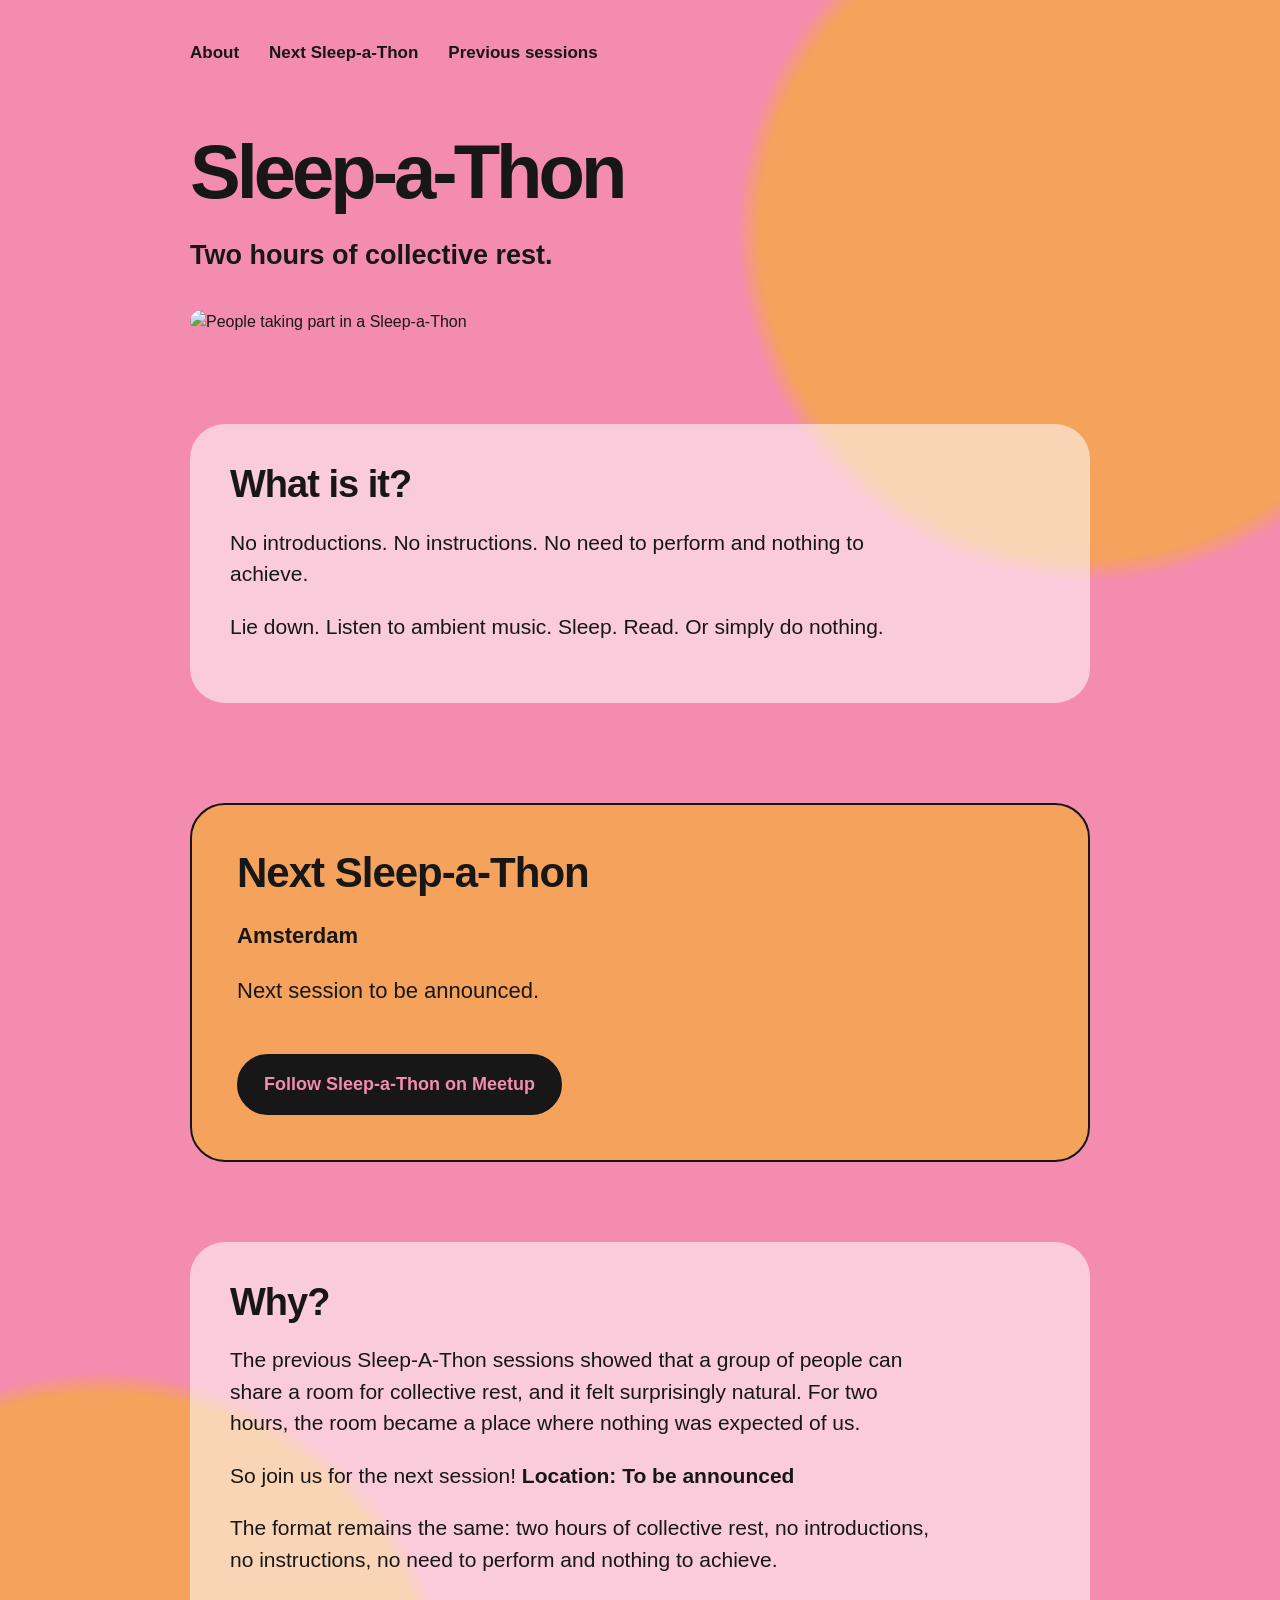
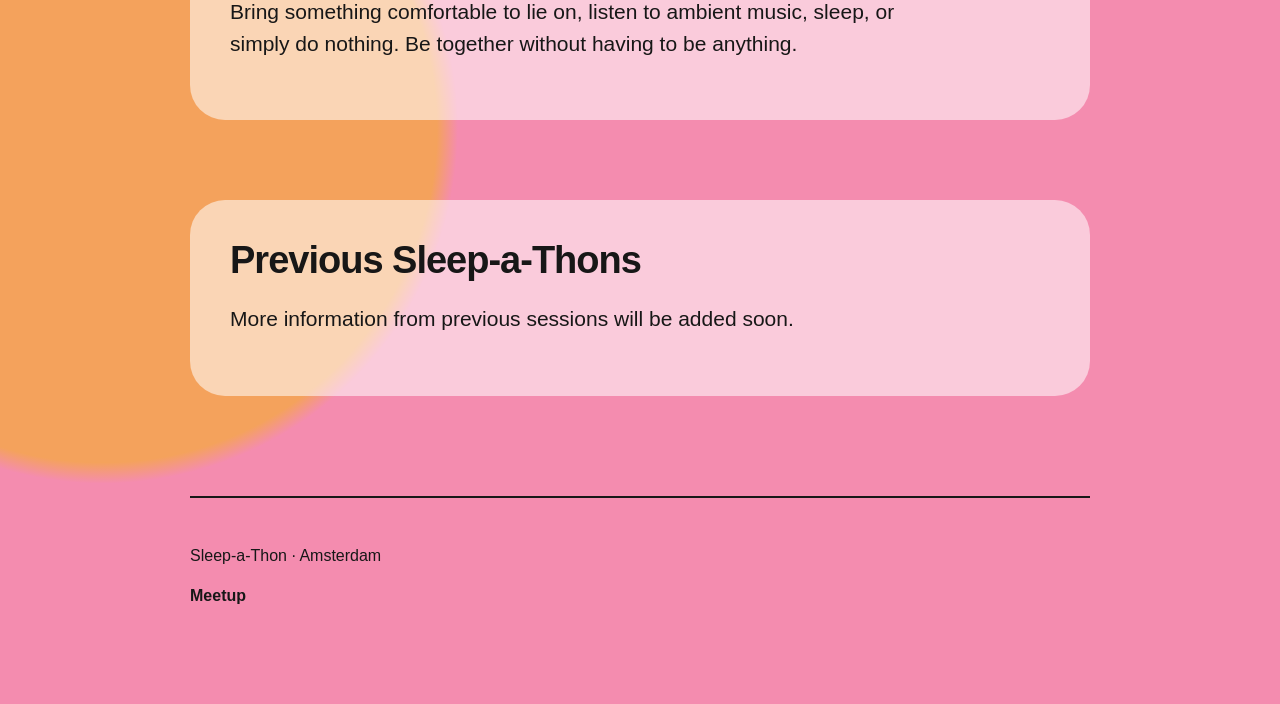
==== index.html @ 833520fc "Add files via upload" ====
<!DOCTYPE html>
<html lang="en">

<head>
    <meta charset="UTF-8">
    <meta name="viewport" content="width=device-width, initial-scale=1.0">

    <title>Sleep-a-Thon</title>

    <link rel="stylesheet" href="style.css">
</head>

<body>

    <nav>
        <a href="#about">About</a>
        <a href="#next">Next Sleep-a-Thon</a>
        <a href="#previous">Previous sessions</a>
    </nav>


    <section class="hero">

        <h1>Sleep-a-Thon</h1>

        <p>Two hours of collective rest.</p>

        <img src="images/deep sleep - 3.png"
             alt="People taking part in a Sleep-a-Thon">

    </section>


    <section class="info" id="about">

        <h2>What is it?</h2>

        <p>
            No introductions. No instructions.
            No need to perform and nothing to achieve.
        </p>

        <p>
            Lie down. Listen to ambient music.
            Sleep. Read. Or simply do nothing.
        </p>

    </section>


<div class="event" id="next">

    <h2>Next Sleep-a-Thon</h2>

    <p><strong>Amsterdam</strong></p>

    <p>Next session to be announced.</p>

    <a class="button"
       href="https://www.meetup.com/join-the-sleep-a-thon/"
       target="_blank">
        Follow Sleep-a-Thon on Meetup
    </a>

</div>


   <section class="info">

    <h2>Why?</h2>

    <p>
        The previous Sleep-A-Thon sessions showed that
        a group of people can share a room for collective rest,
        and it felt surprisingly natural. For two hours, the room
        became a place where nothing was expected of us.
    </p>

    <p>
        So join us for the next session!
        <strong>Location: To be announced</strong>
    </p>

    <p>
        The format remains the same: two hours of collective rest, no introductions,
        no instructions, no need to perform and nothing to achieve.
    </p>

    <p>
        Bring something comfortable to lie on,
        listen to ambient music, sleep, or simply do nothing.
        Be together without having to be anything.
    </p>

</section>


    <section class="info" id="previous">

        <h2>Previous Sleep-a-Thons</h2>

        <p>
            More information from previous sessions
            will be added soon.
        </p>

    </section>
<footer>

    <p>
        Sleep-a-Thon · Amsterdam
    </p>

    <p>
        <a href="https://www.meetup.com/join-the-sleep-a-thon/"
           target="_blank">
            Meetup
        </a>
    </p>

</footer>
</body>

</html>
---- style.css ----
body {
    max-width: 900px;
    margin: 0 auto;
    padding: 40px 30px 80px 30px;

    font-family: Arial, Helvetica, sans-serif;
    line-height: 1.5;

    color: #171717;

    background:
        radial-gradient(
            circle at 85% 10%,
            #f4a25c 0%,
            #f4a25c 14%,
            transparent 15%
        ),
        radial-gradient(
            circle at 8% 75%,
            #f4a25c 0%,
            #f4a25c 16%,
            transparent 17%
        ),
        #f48caf;
}


/* NAVIGATION */

nav {
    display: flex;
    gap: 30px;
    margin-bottom: 70px;

    font-size: 17px;
    font-weight: bold;
}

nav a {
    color: #171717;
    text-decoration: none;
}

nav a:hover {
    text-decoration: underline;
}


/* HERO */

.hero {
    margin-bottom: 90px;
}

h1 {
    font-size: 76px;
    line-height: 0.95;

    letter-spacing: -4px;

    margin-top: 0;
    margin-bottom: 25px;

    font-weight: 800;
}

.hero p {
    font-size: 27px;
    font-weight: bold;

    margin-bottom: 35px;
}


/* IMAGE */

img {
    width: 100%;
    height: auto;

    display: block;

    border-radius: 40px;

    margin-top: 30px;
    margin-bottom: 30px;
}


/* NORMAL TEXT */

h2 {
    margin-top: 90px;
    margin-bottom: 20px;

    font-size: 38px;
    line-height: 1.1;

    letter-spacing: -1px;

    font-weight: 800;
}

p {
    font-size: 21px;
    max-width: 700px;
}


/* EVENT */

.event {
    margin-top: 100px;

    padding: 45px;

    background: #f4a25c;

    border: 2px solid #171717;
    border-radius: 35px;
}

.event h2 {
    margin-top: 0;
    font-size: 42px;
}

.event p {
    font-size: 22px;
}


/* BUTTON */

.button {
    display: inline-block;

    margin-top: 25px;

    padding: 15px 25px;

    background: #171717;
    color: #f48caf;

    border: 2px solid #171717;
    border-radius: 40px;

    text-decoration: none;

    font-weight: bold;
    font-size: 18px;
}

.button:hover {
    background: transparent;
    color: #171717;
}


/* INFO SECTIONS */

.info {
    margin-top: 80px;
    padding: 40px;

    background: rgba(255, 255, 255, 0.55);

    border-radius: 35px;
}

.info h2 {
    margin-top: 0;
}
/* FOOTER */

footer {
    margin-top: 100px;
    padding-top: 30px;

    border-top: 2px solid #171717;
}

footer p {
    font-size: 16px;
}

footer a {
    color: #171717;
    font-weight: bold;
    text-decoration: none;
}

footer a:hover {
    text-decoration: underline;
}

/* MOBILE */

@media (max-width: 600px) {

    body {
        padding: 25px 18px 60px 18px;
    }

    nav {
        flex-direction: column;
        gap: 8px;
        margin-bottom: 50px;
    }

    h1 {
        font-size: 50px;
        letter-spacing: -2px;
    }

    .hero p {
        font-size: 22px;
    }

    h2 {
        font-size: 30px;
    }

    p {
        font-size: 18px;
    }

    img {
        border-radius: 25px;
    }

    .event {
        padding: 25px;
        border-radius: 25px;
    }

    .event h2 {
        font-size: 32px;
    }

    .info {
        padding: 25px;
        border-radius: 25px;
    }
}
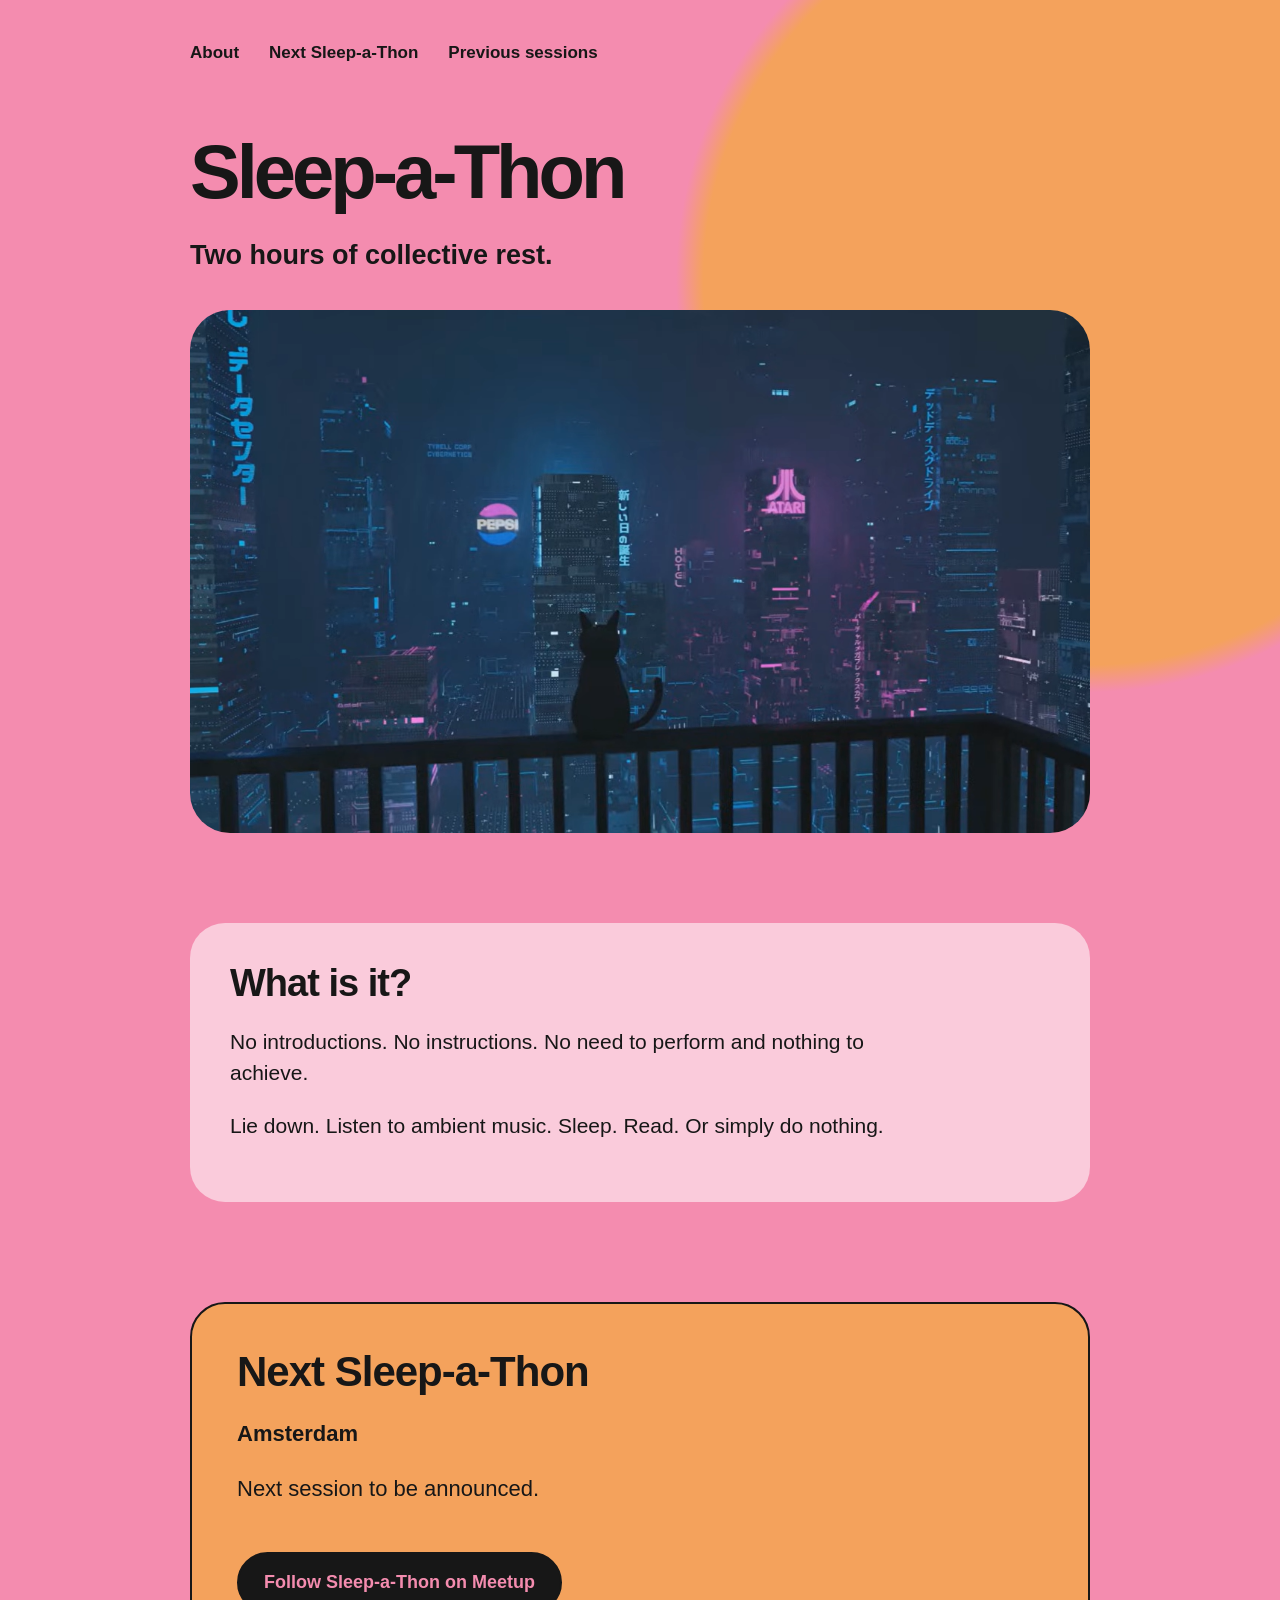
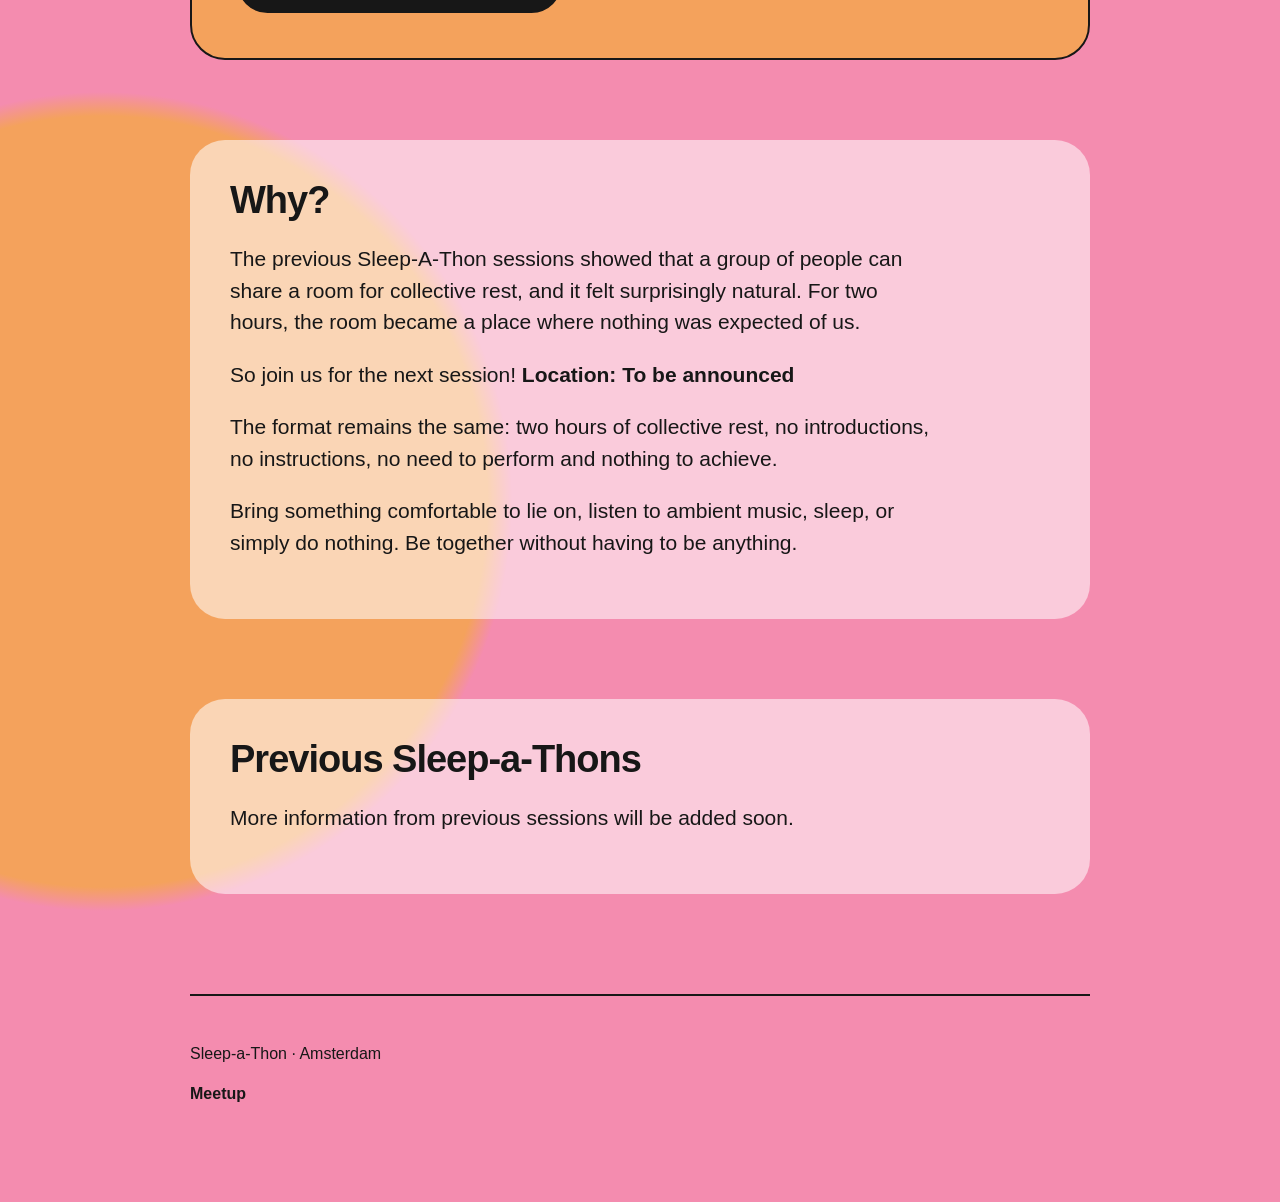
==== commit 9a4f6bc8: "Update index.html fix image" ====
--- a/index.html
+++ b/index.html
@@ -25,7 +25,7 @@
 
         <p>Two hours of collective rest.</p>
 
-        <img src="images/deep sleep - 3.png"
+        <img src="deep sleep - 3.png"
              alt="People taking part in a Sleep-a-Thon">
 
     </section>
@@ -121,4 +121,4 @@
 </footer>
 </body>
 
-</html>+</html>
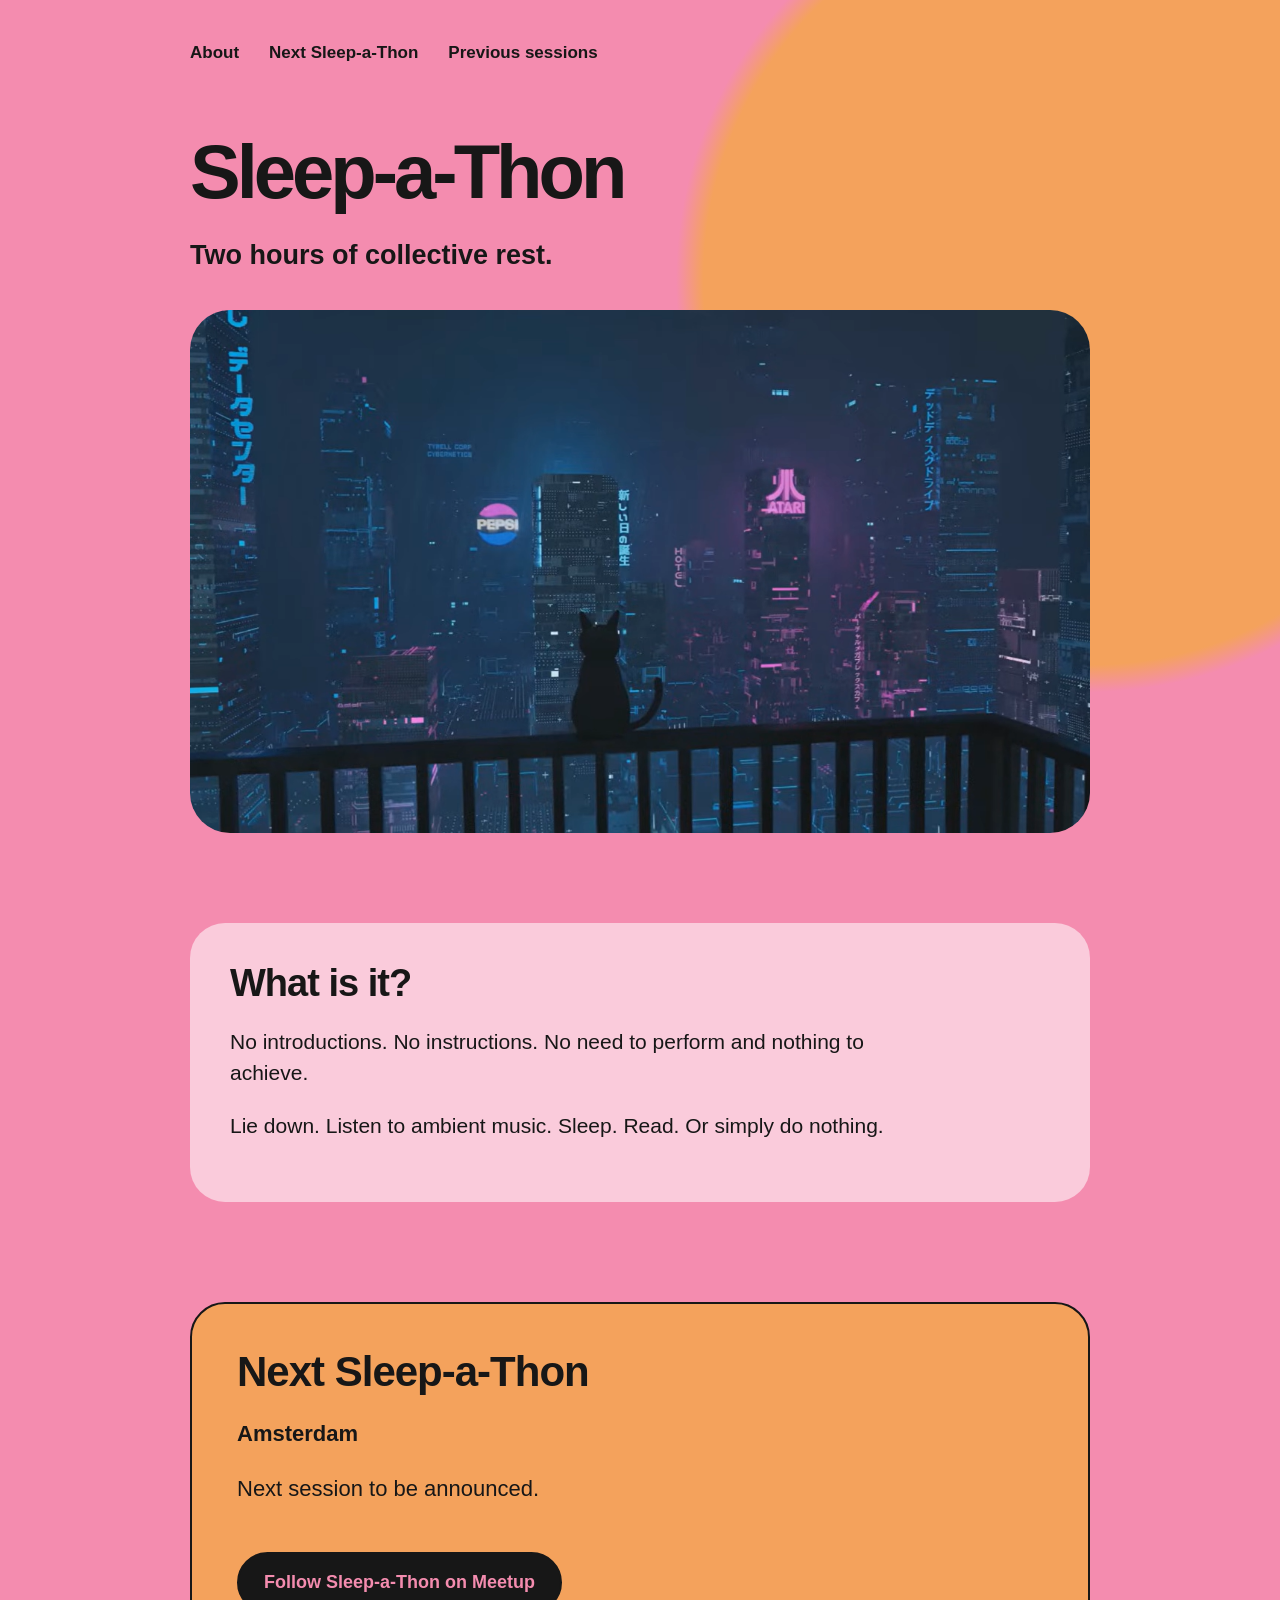
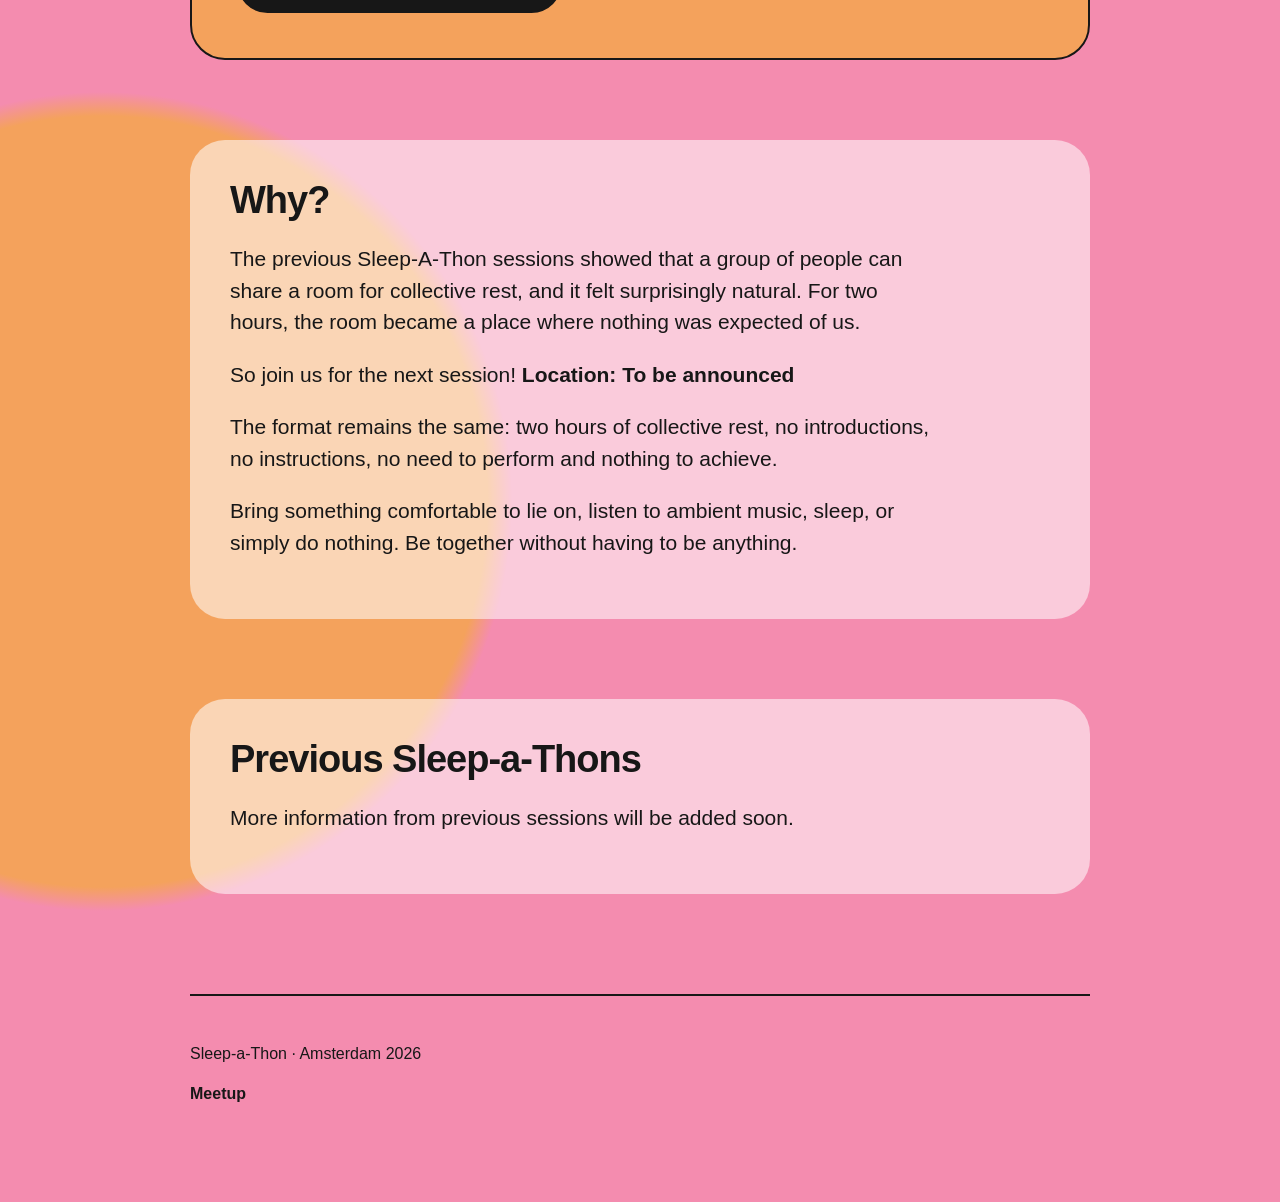
==== commit c88bd385: "added year" ====
--- a/index.html
+++ b/index.html
@@ -108,7 +108,7 @@
 <footer>
 
     <p>
-        Sleep-a-Thon · Amsterdam
+        Sleep-a-Thon · Amsterdam 2026
     </p>
 
     <p>
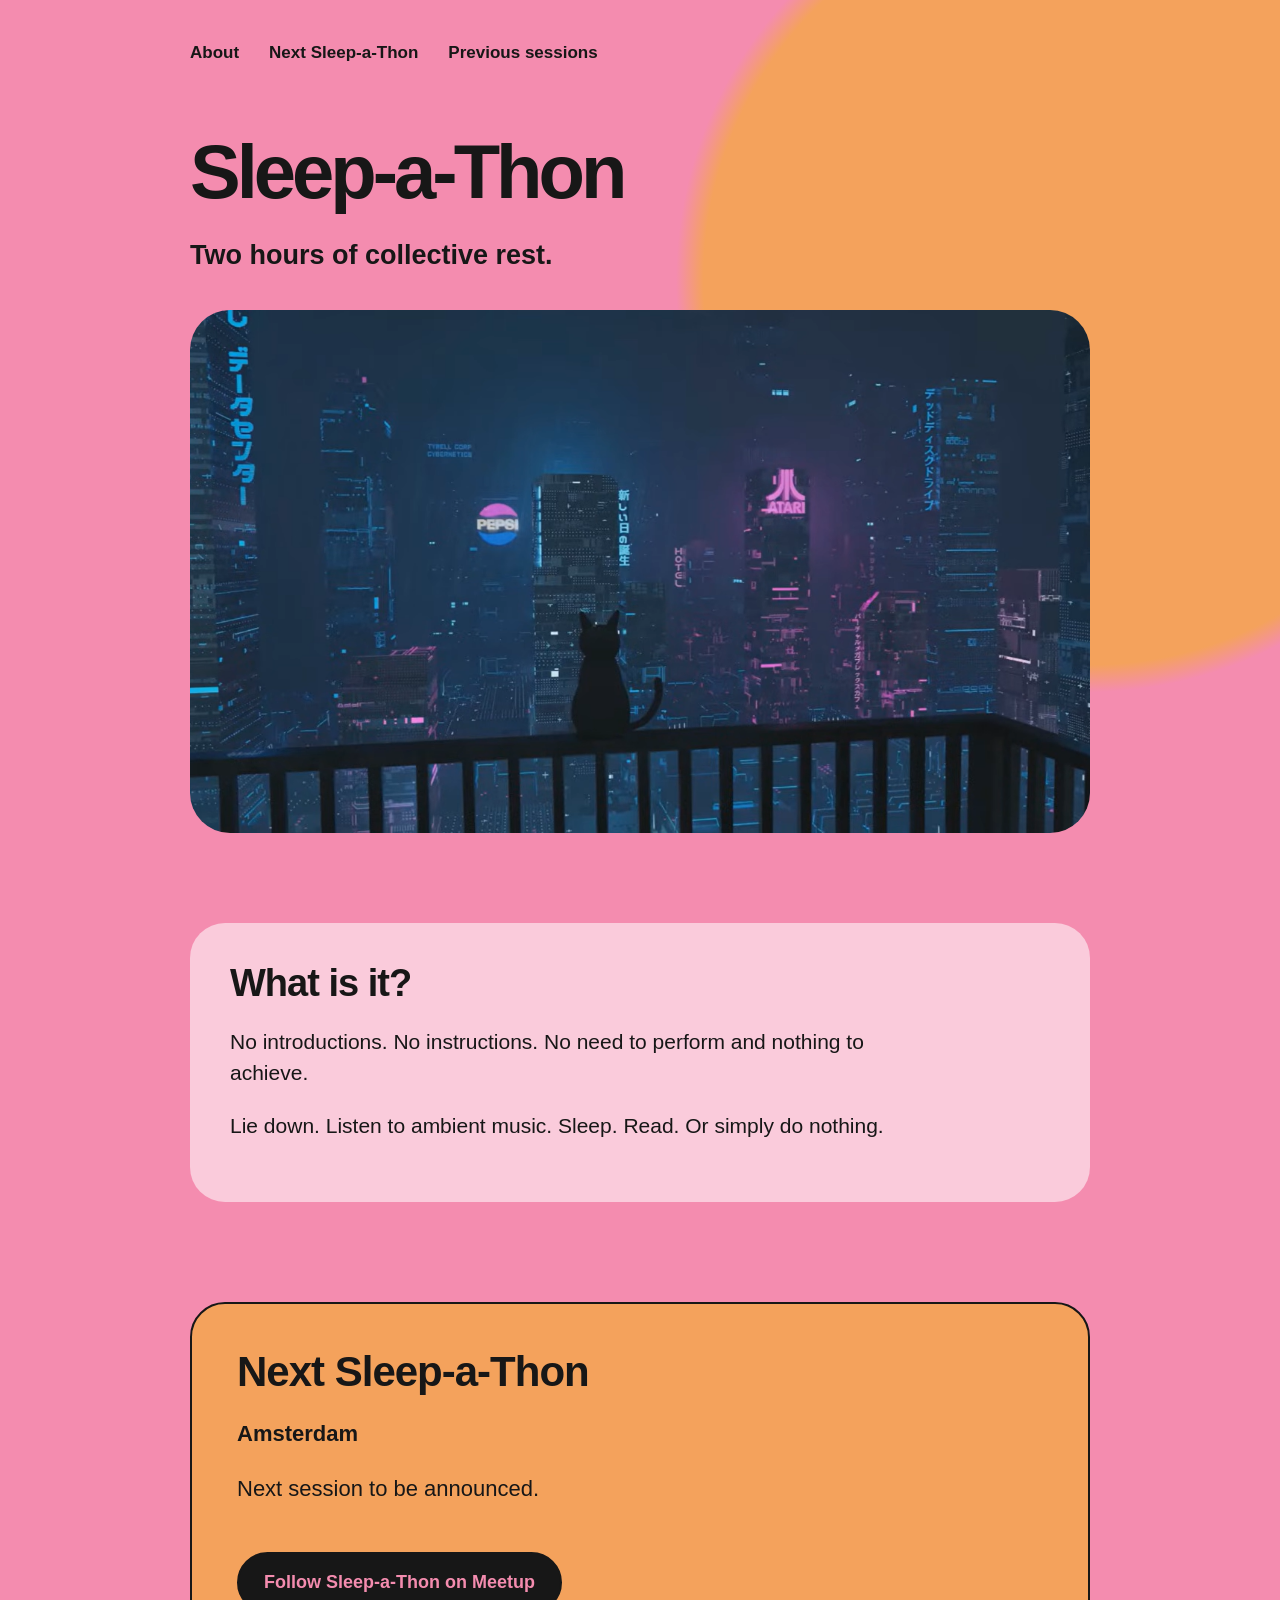
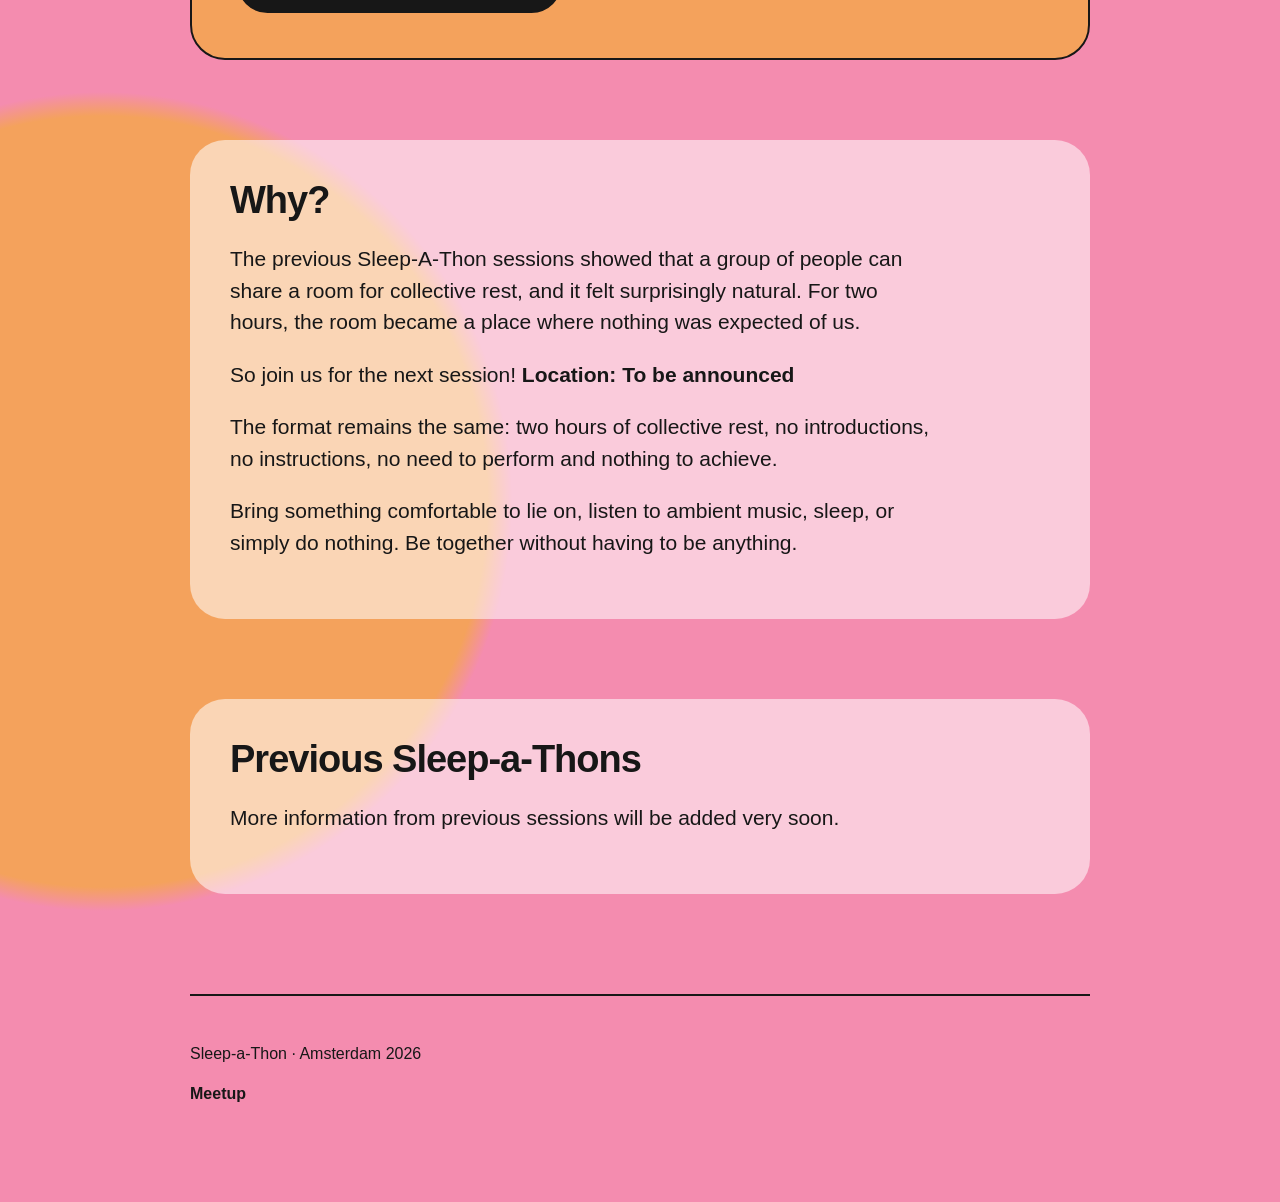
==== commit 01f2e771: "Update previous sessions text" ====
--- a/index.html
+++ b/index.html
@@ -101,7 +101,7 @@
 
         <p>
             More information from previous sessions
-            will be added soon.
+            will be added very soon.
         </p>
 
     </section>
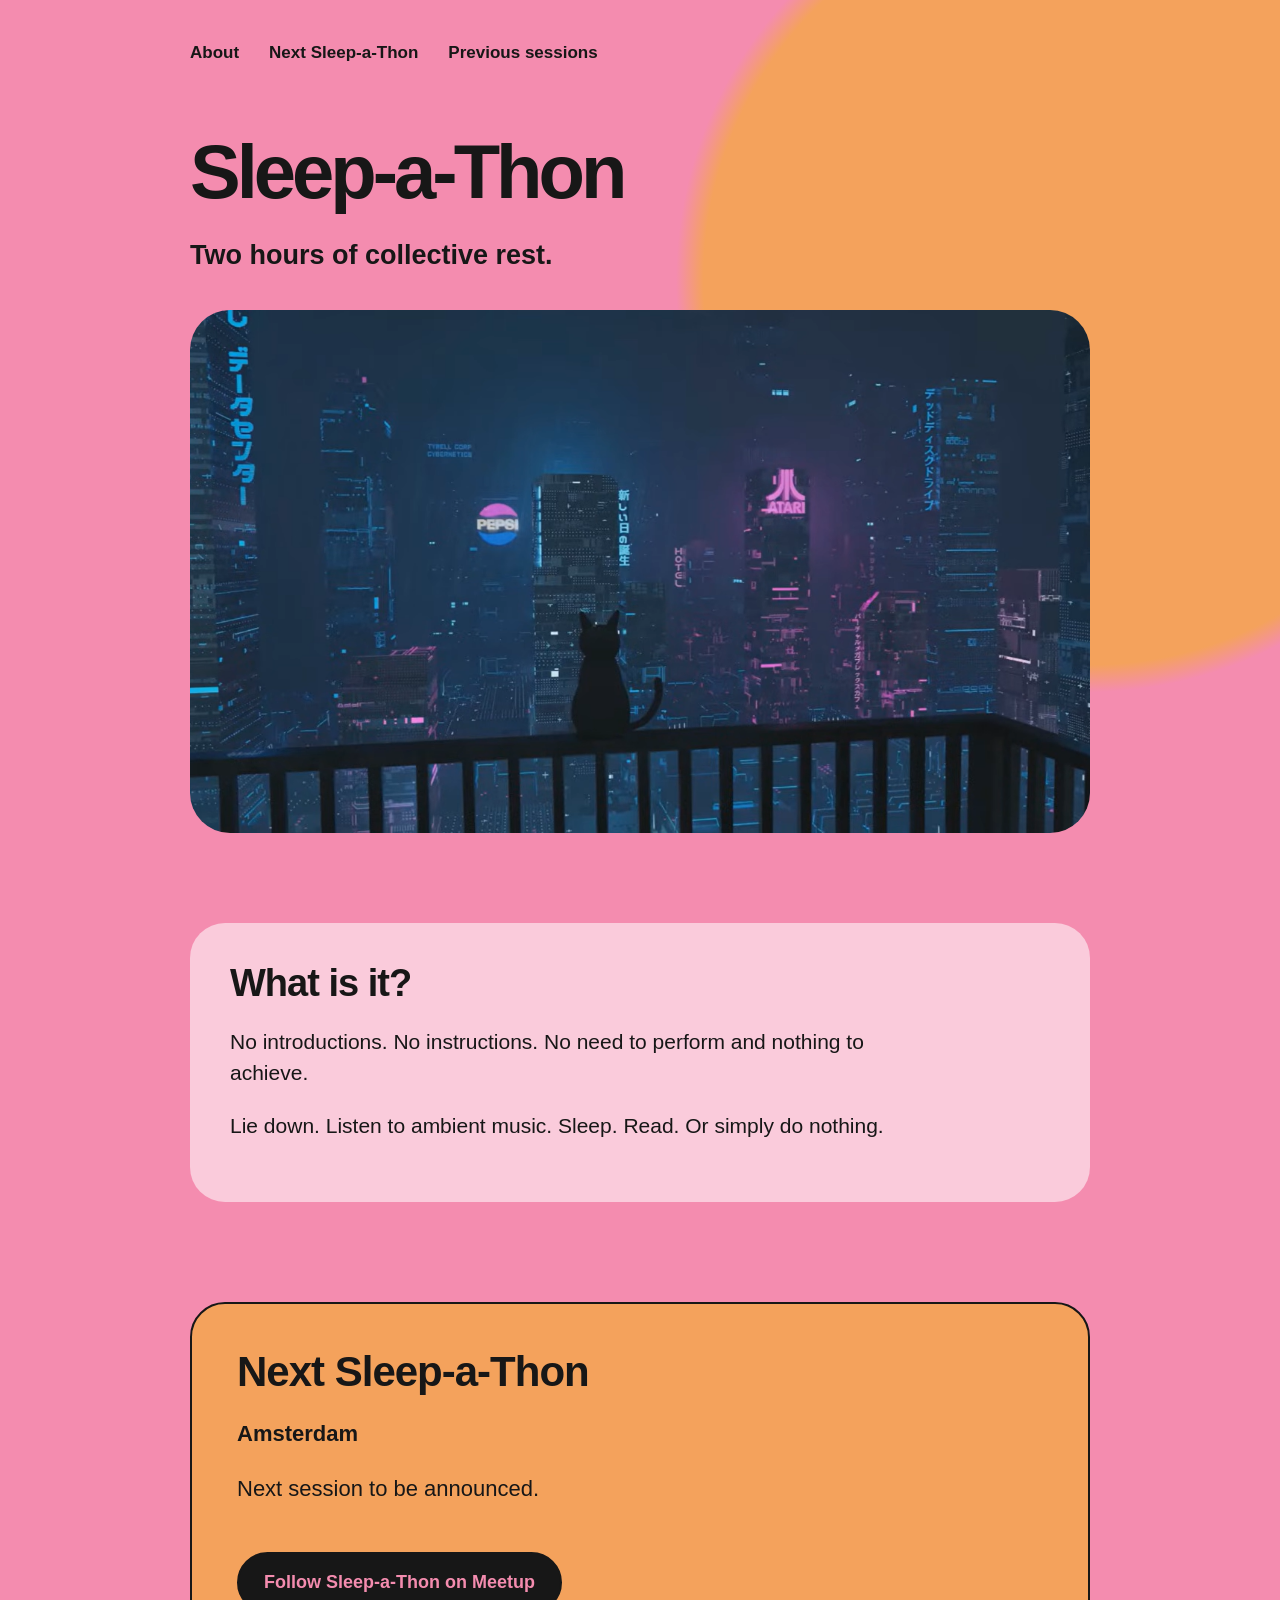
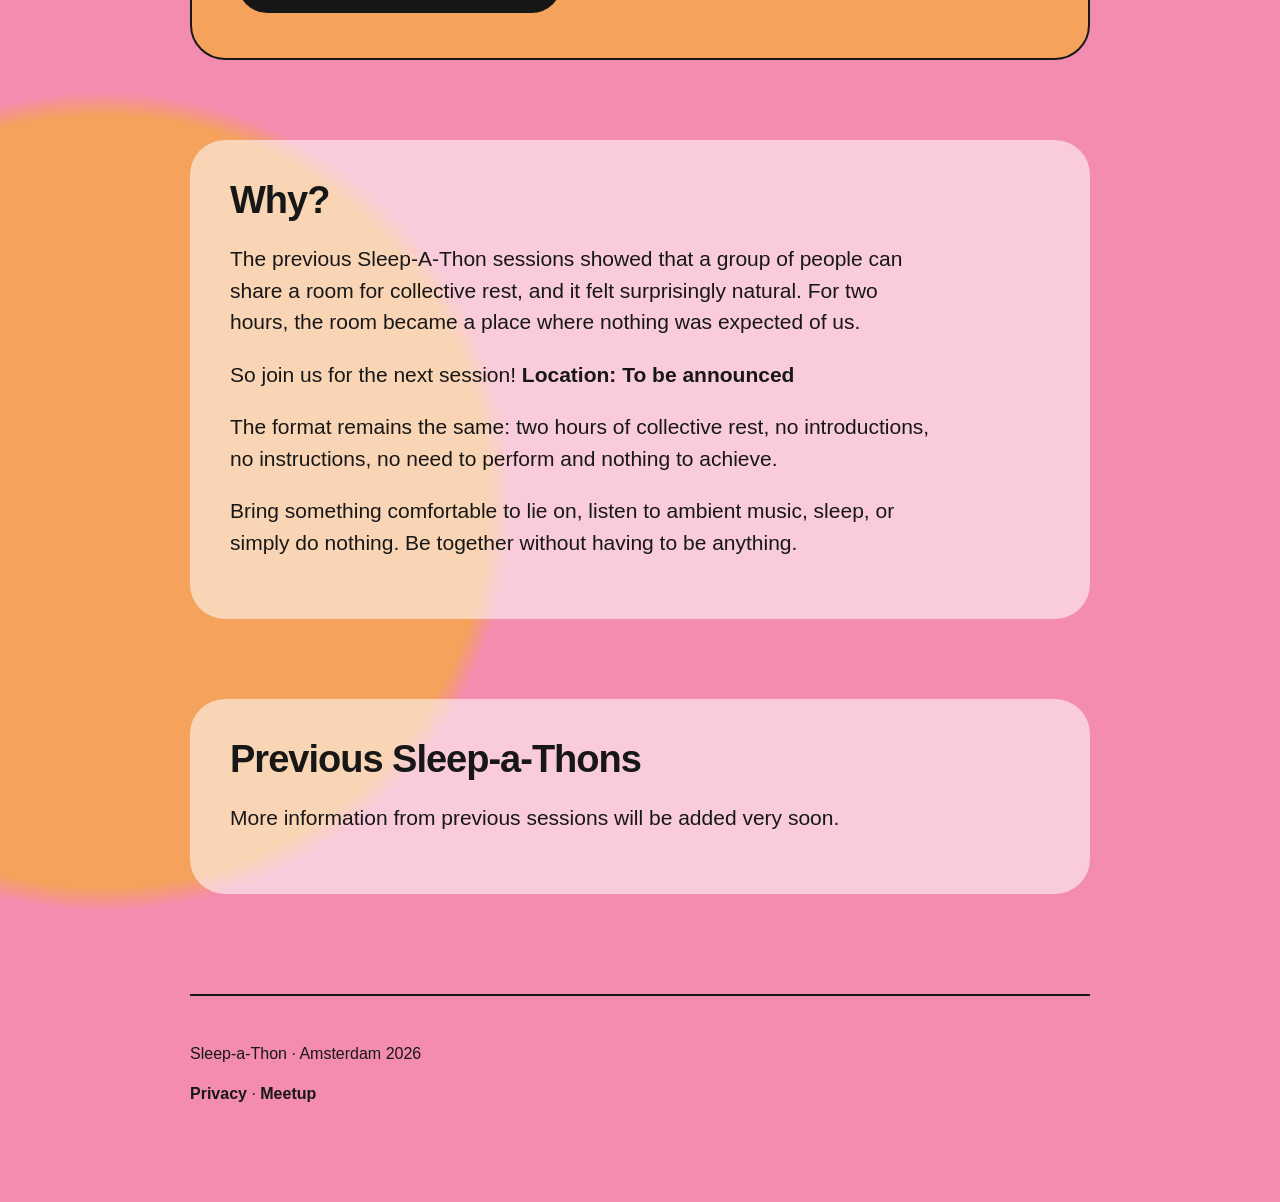
==== commit f7985cfd: "Add privacy page" ====
--- a/index.html
+++ b/index.html
@@ -111,13 +111,14 @@
         Sleep-a-Thon · Amsterdam 2026
     </p>
 
-    <p>
-        <a href="https://www.meetup.com/join-the-sleep-a-thon/"
-           target="_blank">
-            Meetup
-        </a>
-    </p>
-
+ <p>
+    <a href="privacy.html">Privacy</a>
+    ·
+    <a href="https://www.meetup.com/join-the-sleep-a-thon/"
+       target="_blank">
+        Meetup
+    </a>
+</p>
 </footer>
 </body>
 
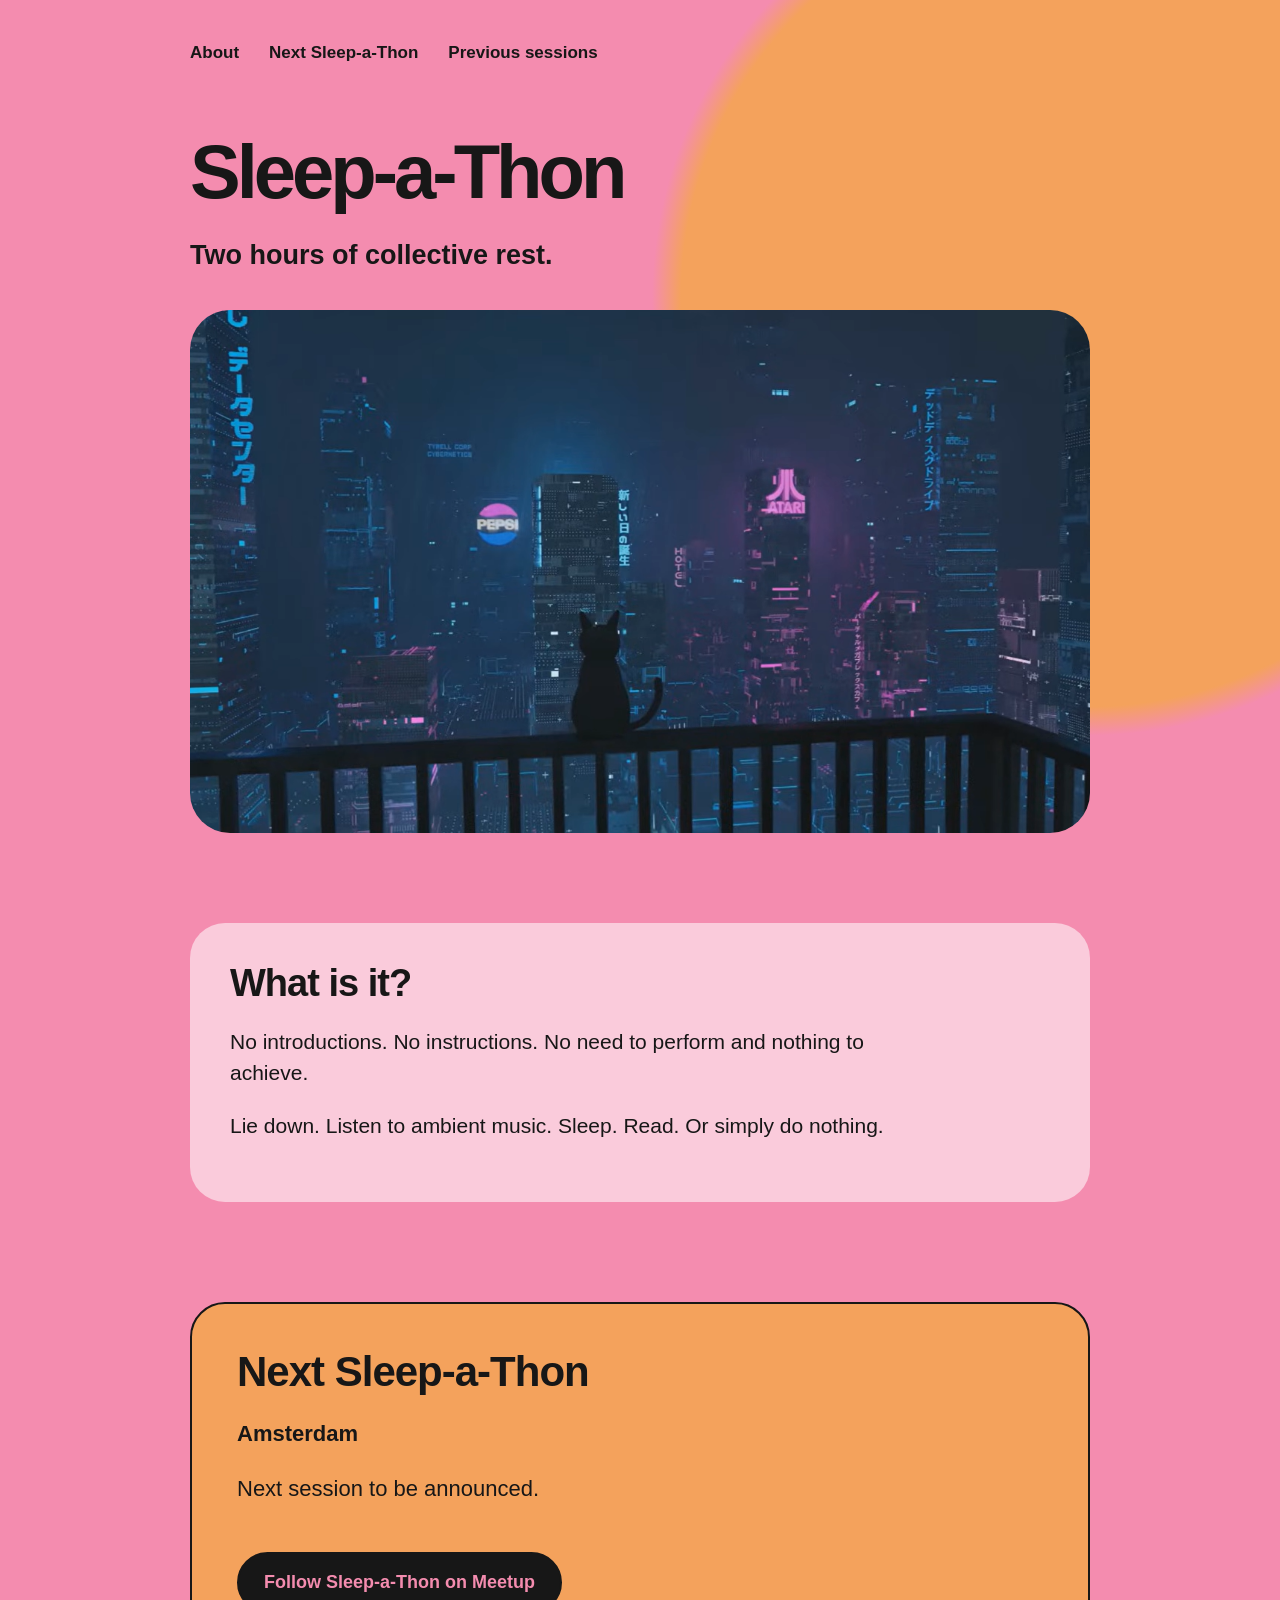
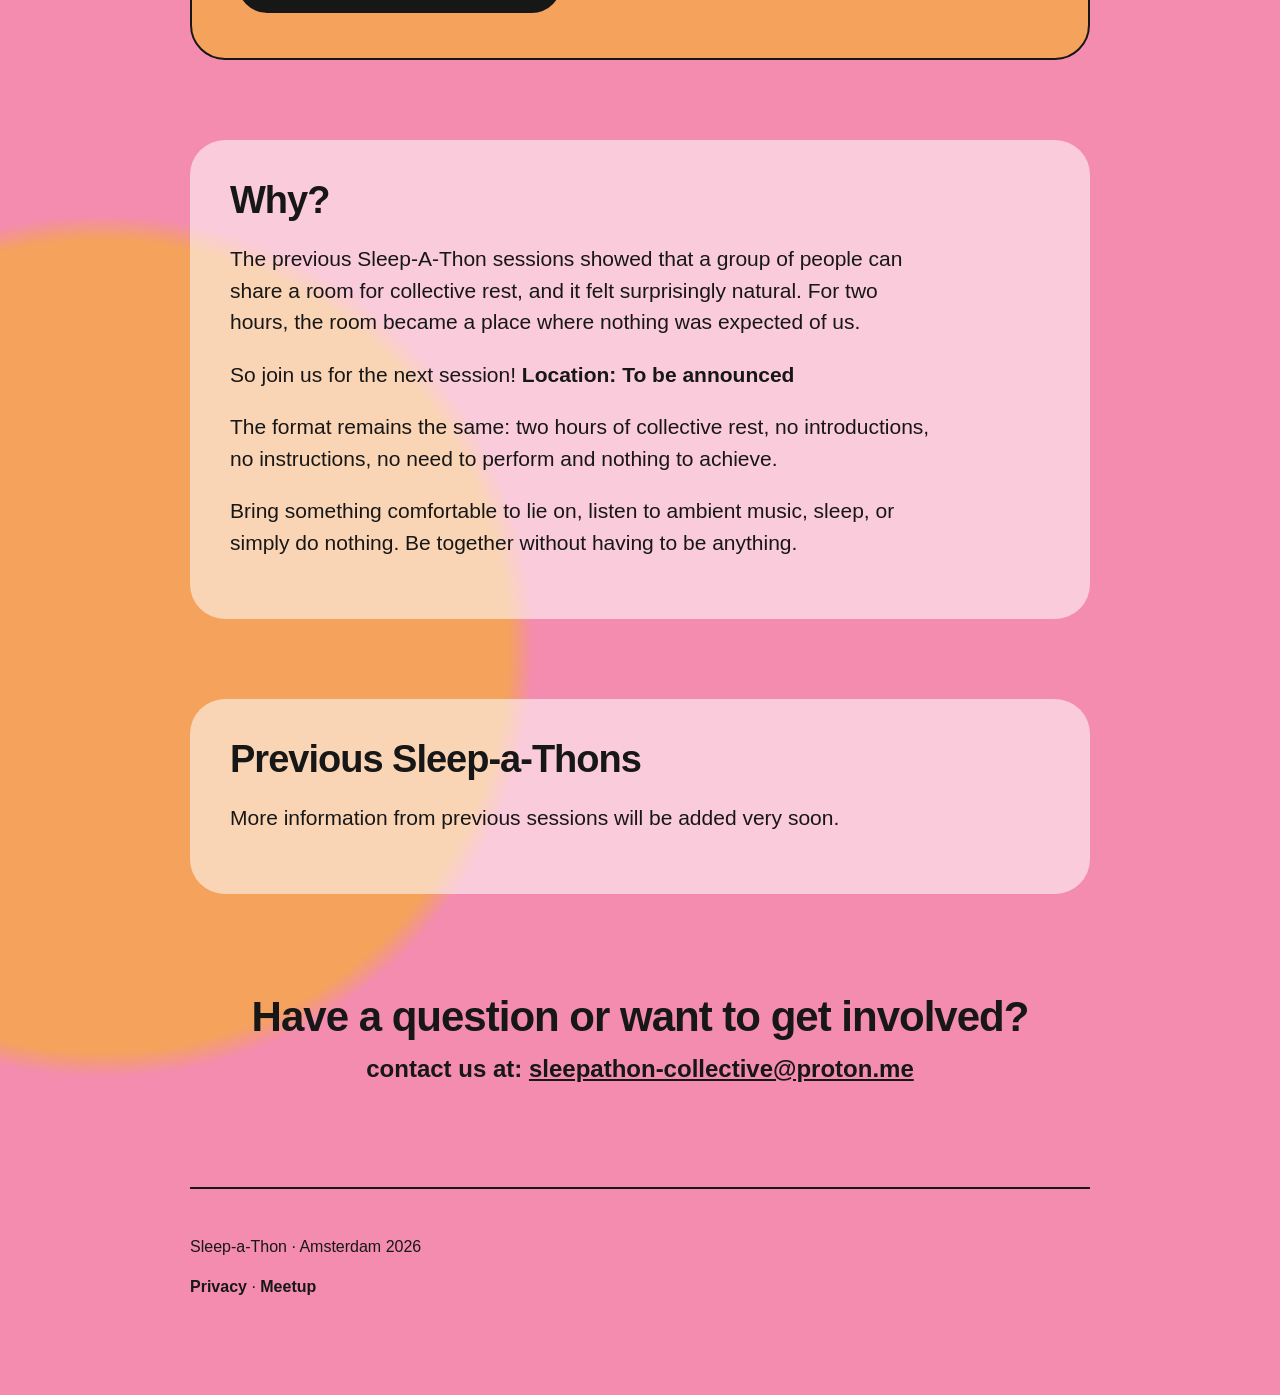
==== commit a37ea1ba: "added contact bit on index page" ====
--- a/index.html
+++ b/index.html
@@ -105,6 +105,18 @@
         </p>
 
     </section>
+
+    <section class="contact">
+    <h2>Have a question or want to get involved?</h2>
+
+    <p>
+        contact us at:
+        <a href="mailto:sleepathon-collective@proton.me">
+            sleepathon-collective@proton.me
+        </a>
+    </p>
+</section>
+
 <footer>
 
     <p>
--- a/style.css
+++ b/style.css
@@ -171,6 +171,8 @@
 .info h2 {
     margin-top: 0;
 }
+
+
 /* FOOTER */
 
 footer {
@@ -193,6 +195,44 @@
 footer a:hover {
     text-decoration: underline;
 }
+
+
+/* BACK LINK */
+
+.back-link {
+    display: inline-block;
+    margin-bottom: 24px;
+}
+
+
+/* CONTACT */
+
+.contact {
+    margin-top: 100px;
+    margin-bottom: 100px;
+    text-align: center;
+}
+
+.contact h2 {
+    margin-top: 0;
+    margin-bottom: 10px;
+
+    font-size: 42px;
+}
+
+.contact p {
+    max-width: none;
+    margin: 0;
+
+    font-size: 24px;
+    font-weight: bold;
+}
+
+.contact a {
+    color: #171717;
+    text-decoration: underline;
+}
+
 
 /* MOBILE */
 
@@ -242,4 +282,12 @@
         padding: 25px;
         border-radius: 25px;
     }
+
+    .contact h2 {
+        font-size: 32px;
+    }
+
+    .contact p {
+        font-size: 20px;
+    }
 }
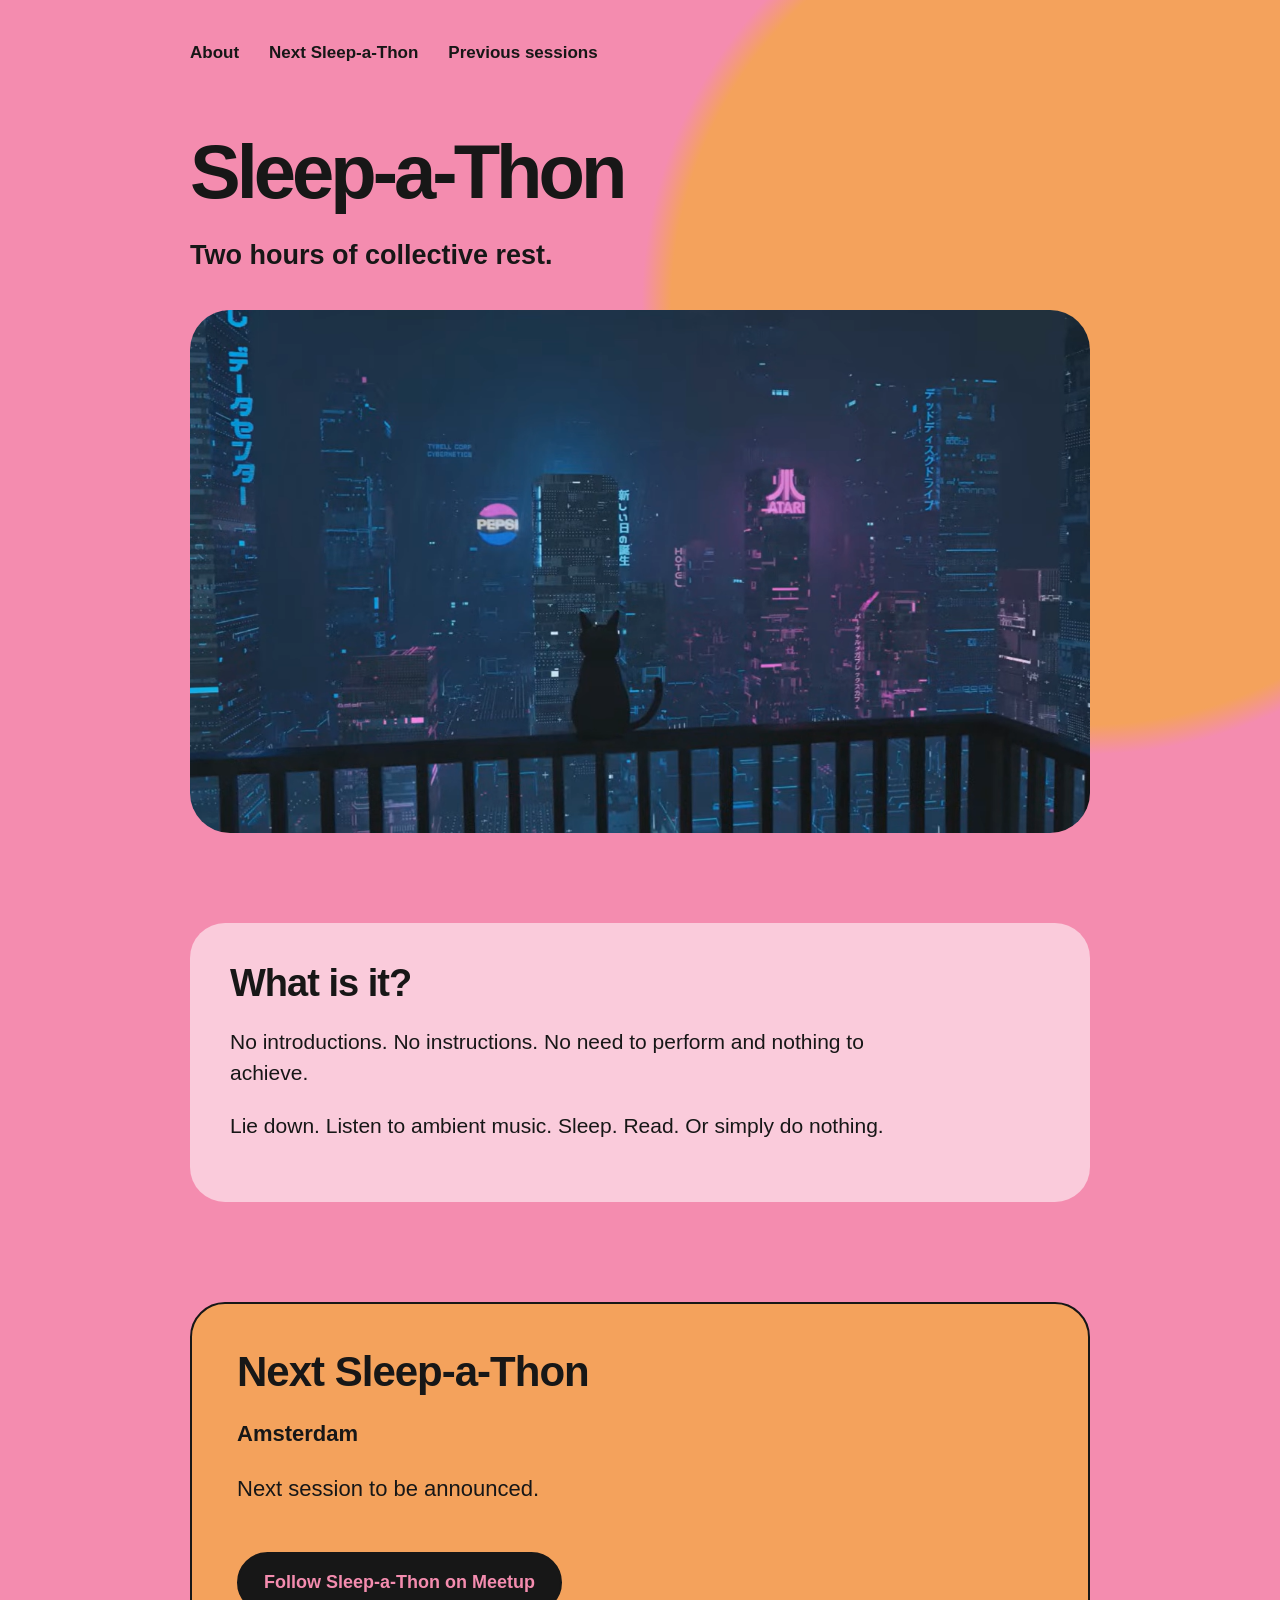
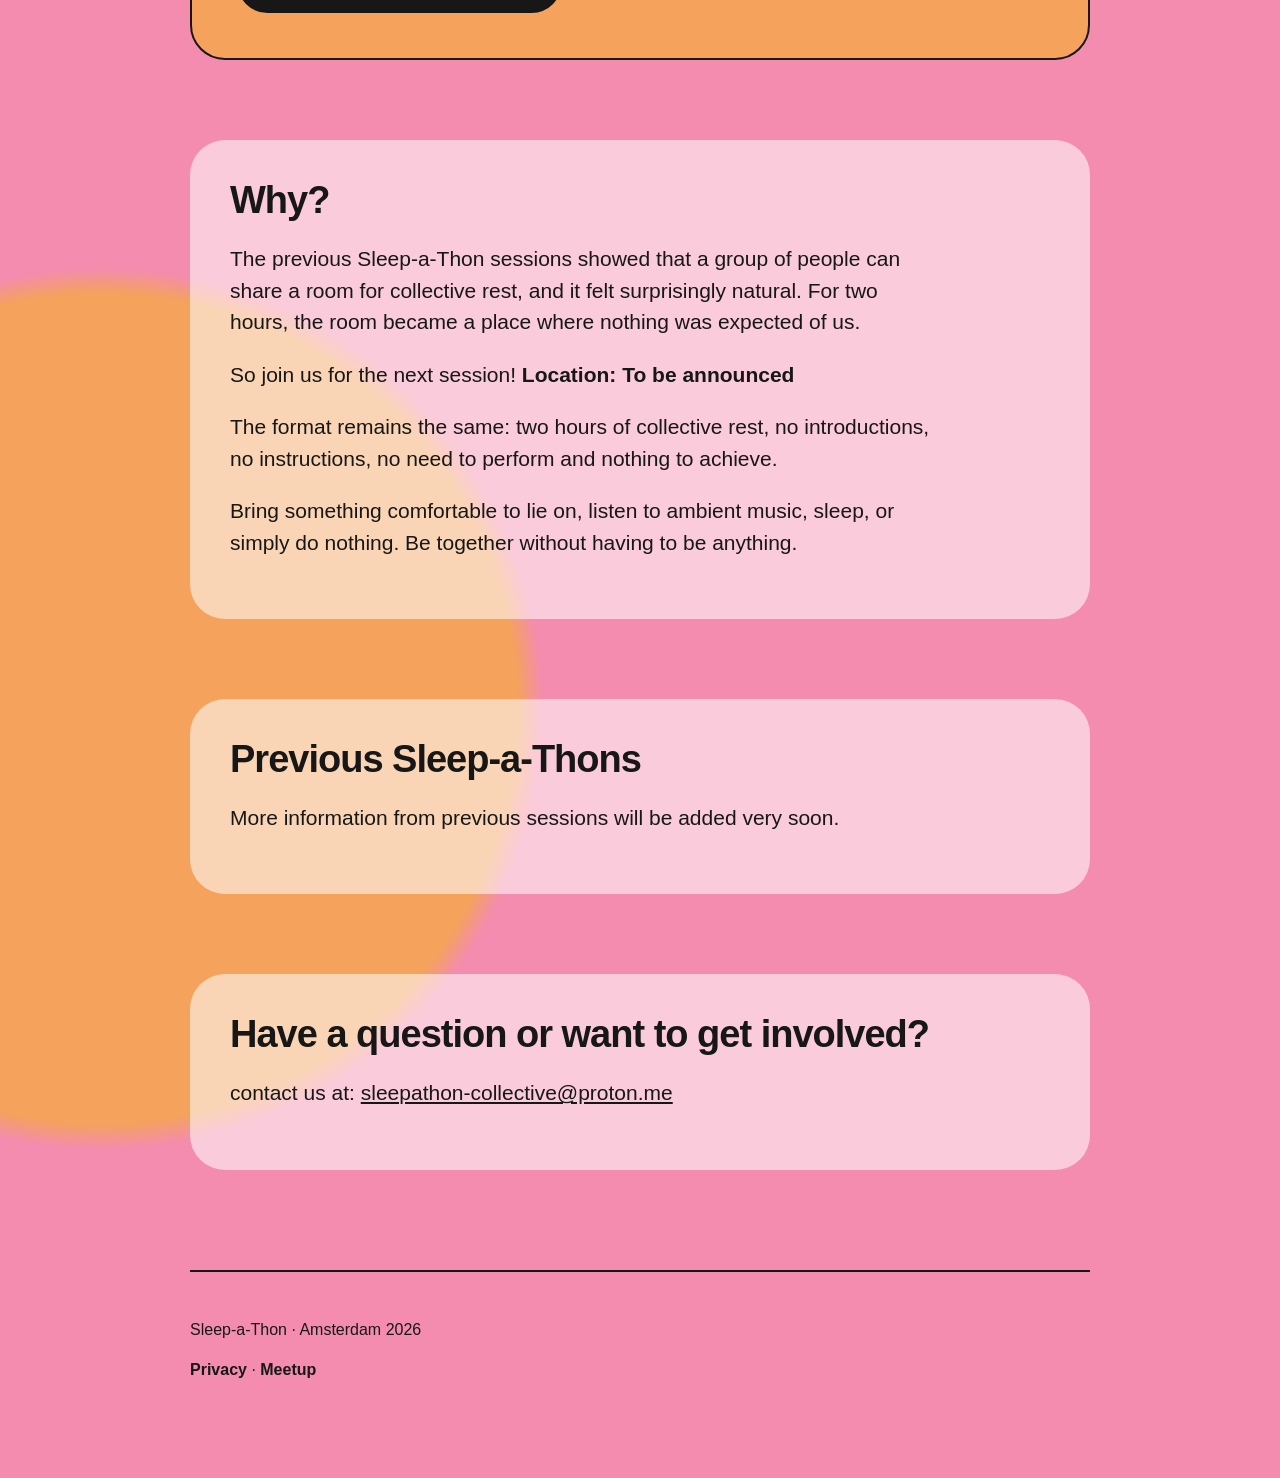
==== commit 5ff1c1c0: "changed the contact section" ====
--- a/index.html
+++ b/index.html
@@ -48,51 +48,52 @@
     </section>
 
 
-<div class="event" id="next">
+    <div class="event" id="next">
 
-    <h2>Next Sleep-a-Thon</h2>
+        <h2>Next Sleep-a-Thon</h2>
 
-    <p><strong>Amsterdam</strong></p>
+        <p><strong>Amsterdam</strong></p>
 
-    <p>Next session to be announced.</p>
+        <p>Next session to be announced.</p>
 
-    <a class="button"
-       href="https://www.meetup.com/join-the-sleep-a-thon/"
-       target="_blank">
-        Follow Sleep-a-Thon on Meetup
-    </a>
+        <a class="button"
+           href="https://www.meetup.com/join-the-sleep-a-thon/"
+           target="_blank">
+            Follow Sleep-a-Thon on Meetup
+        </a>
 
-</div>
+    </div>
 
 
-   <section class="info">
+    <section class="info">
 
-    <h2>Why?</h2>
+        <h2>Why?</h2>
 
-    <p>
-        The previous Sleep-A-Thon sessions showed that
-        a group of people can share a room for collective rest,
-        and it felt surprisingly natural. For two hours, the room
-        became a place where nothing was expected of us.
-    </p>
+        <p>
+            The previous Sleep-a-Thon sessions showed that
+            a group of people can share a room for collective rest,
+            and it felt surprisingly natural. For two hours, the room
+            became a place where nothing was expected of us.
+        </p>
 
-    <p>
-        So join us for the next session!
-        <strong>Location: To be announced</strong>
-    </p>
+        <p>
+            So join us for the next session!
+            <strong>Location: To be announced</strong>
+        </p>
 
-    <p>
-        The format remains the same: two hours of collective rest, no introductions,
-        no instructions, no need to perform and nothing to achieve.
-    </p>
+        <p>
+            The format remains the same: two hours of collective rest,
+            no introductions, no instructions, no need to perform
+            and nothing to achieve.
+        </p>
 
-    <p>
-        Bring something comfortable to lie on,
-        listen to ambient music, sleep, or simply do nothing.
-        Be together without having to be anything.
-    </p>
+        <p>
+            Bring something comfortable to lie on,
+            listen to ambient music, sleep, or simply do nothing.
+            Be together without having to be anything.
+        </p>
 
-</section>
+    </section>
 
 
     <section class="info" id="previous">
@@ -106,32 +107,38 @@
 
     </section>
 
-    <section class="contact">
-    <h2>Have a question or want to get involved?</h2>
 
-    <p>
-        contact us at:
-        <a href="mailto:sleepathon-collective@proton.me">
-            sleepathon-collective@proton.me
-        </a>
-    </p>
-</section>
+    <section class="info contact">
 
-<footer>
+        <h2>Have a question or want to get involved?</h2>
 
-    <p>
-        Sleep-a-Thon · Amsterdam 2026
-    </p>
+        <p>
+            contact us at:
+            <a href="mailto:sleepathon-collective@proton.me">
+                sleepathon-collective@proton.me
+            </a>
+        </p>
 
- <p>
-    <a href="privacy.html">Privacy</a>
-    ·
-    <a href="https://www.meetup.com/join-the-sleep-a-thon/"
-       target="_blank">
-        Meetup
-    </a>
-</p>
-</footer>
+    </section>
+
+
+    <footer>
+
+        <p>
+            Sleep-a-Thon · Amsterdam 2026
+        </p>
+
+        <p>
+            <a href="privacy.html">Privacy</a>
+            ·
+            <a href="https://www.meetup.com/join-the-sleep-a-thon/"
+               target="_blank">
+                Meetup
+            </a>
+        </p>
+
+    </footer>
+
 </body>
 
-</html>
+</html>
--- a/style.css
+++ b/style.css
@@ -207,30 +207,8 @@
 
 /* CONTACT */
 
-.contact {
-    margin-top: 100px;
-    margin-bottom: 100px;
-    text-align: center;
-}
-
-.contact h2 {
-    margin-top: 0;
-    margin-bottom: 10px;
-
-    font-size: 42px;
-}
-
-.contact p {
-    max-width: none;
-    margin: 0;
-
-    font-size: 24px;
-    font-weight: bold;
-}
-
 .contact a {
     color: #171717;
-    text-decoration: underline;
 }
 
 
@@ -282,12 +260,4 @@
         padding: 25px;
         border-radius: 25px;
     }
-
-    .contact h2 {
-        font-size: 32px;
-    }
-
-    .contact p {
-        font-size: 20px;
-    }
 }
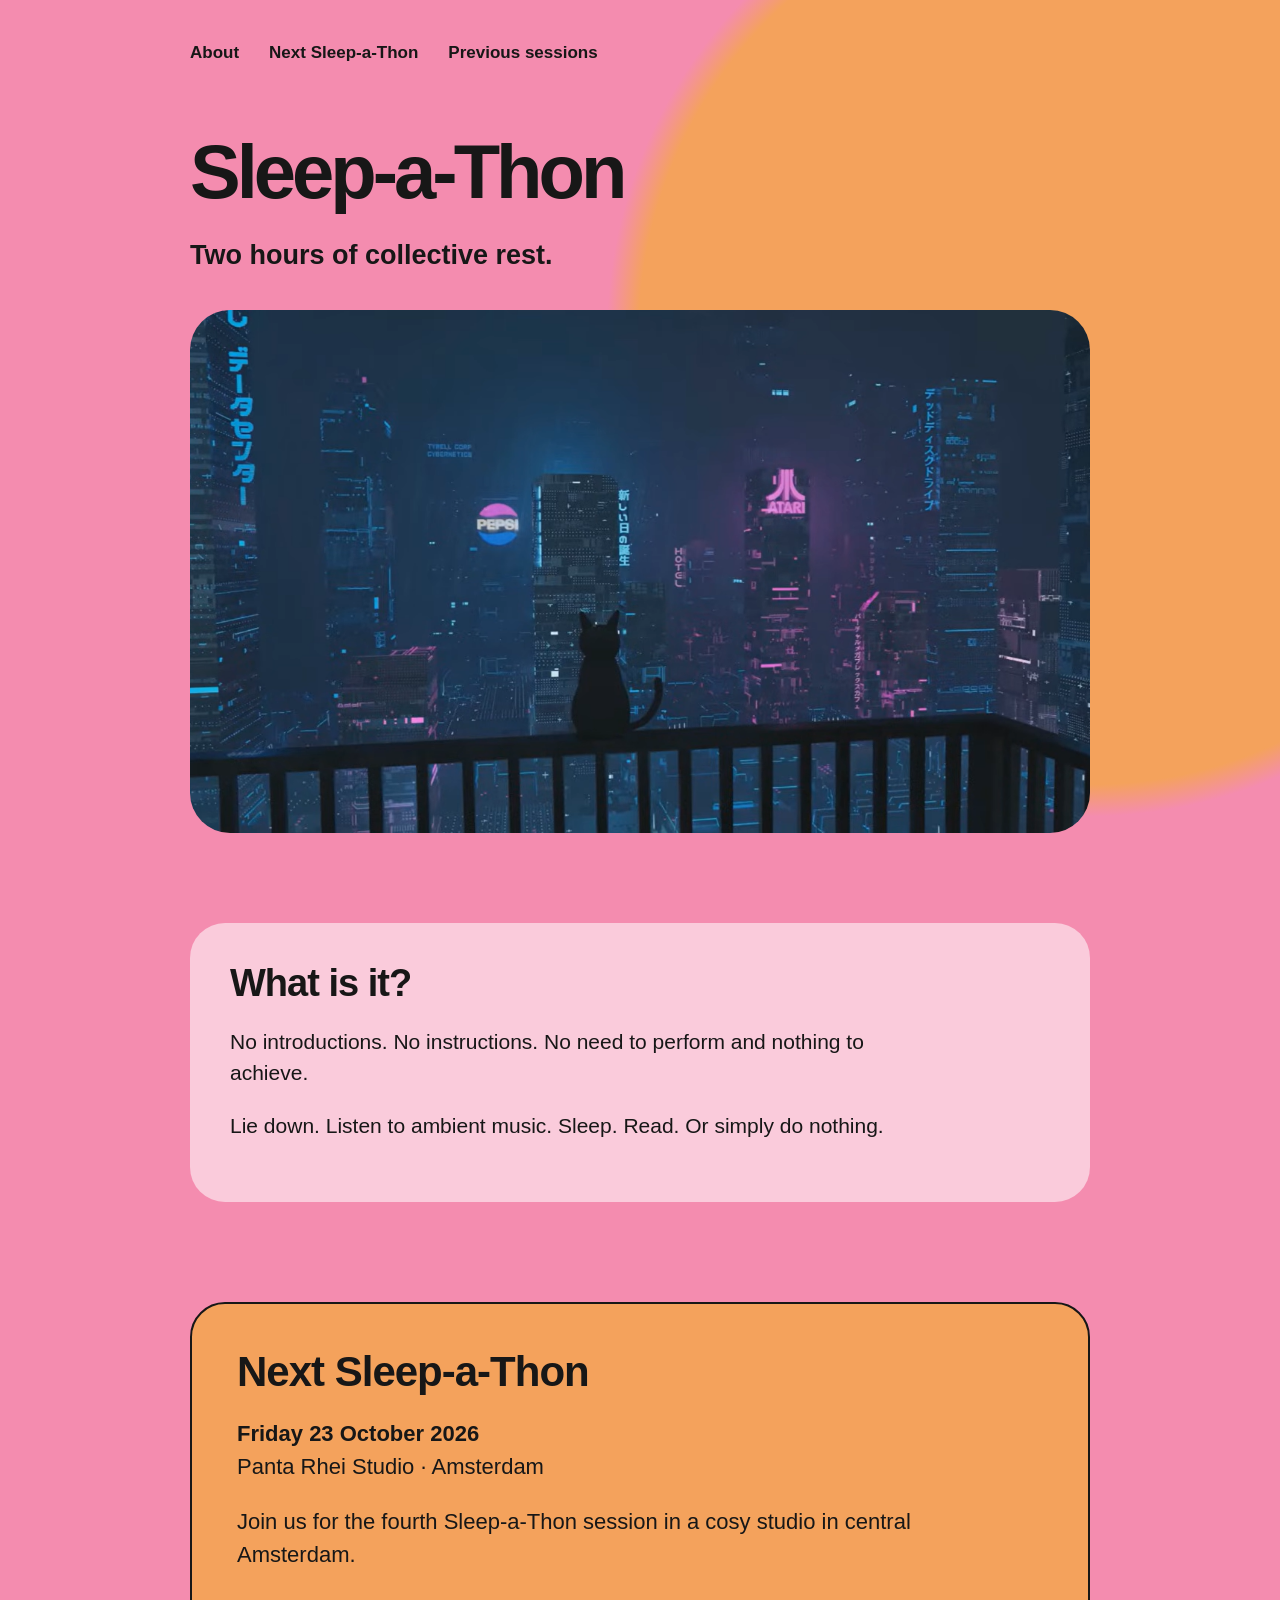
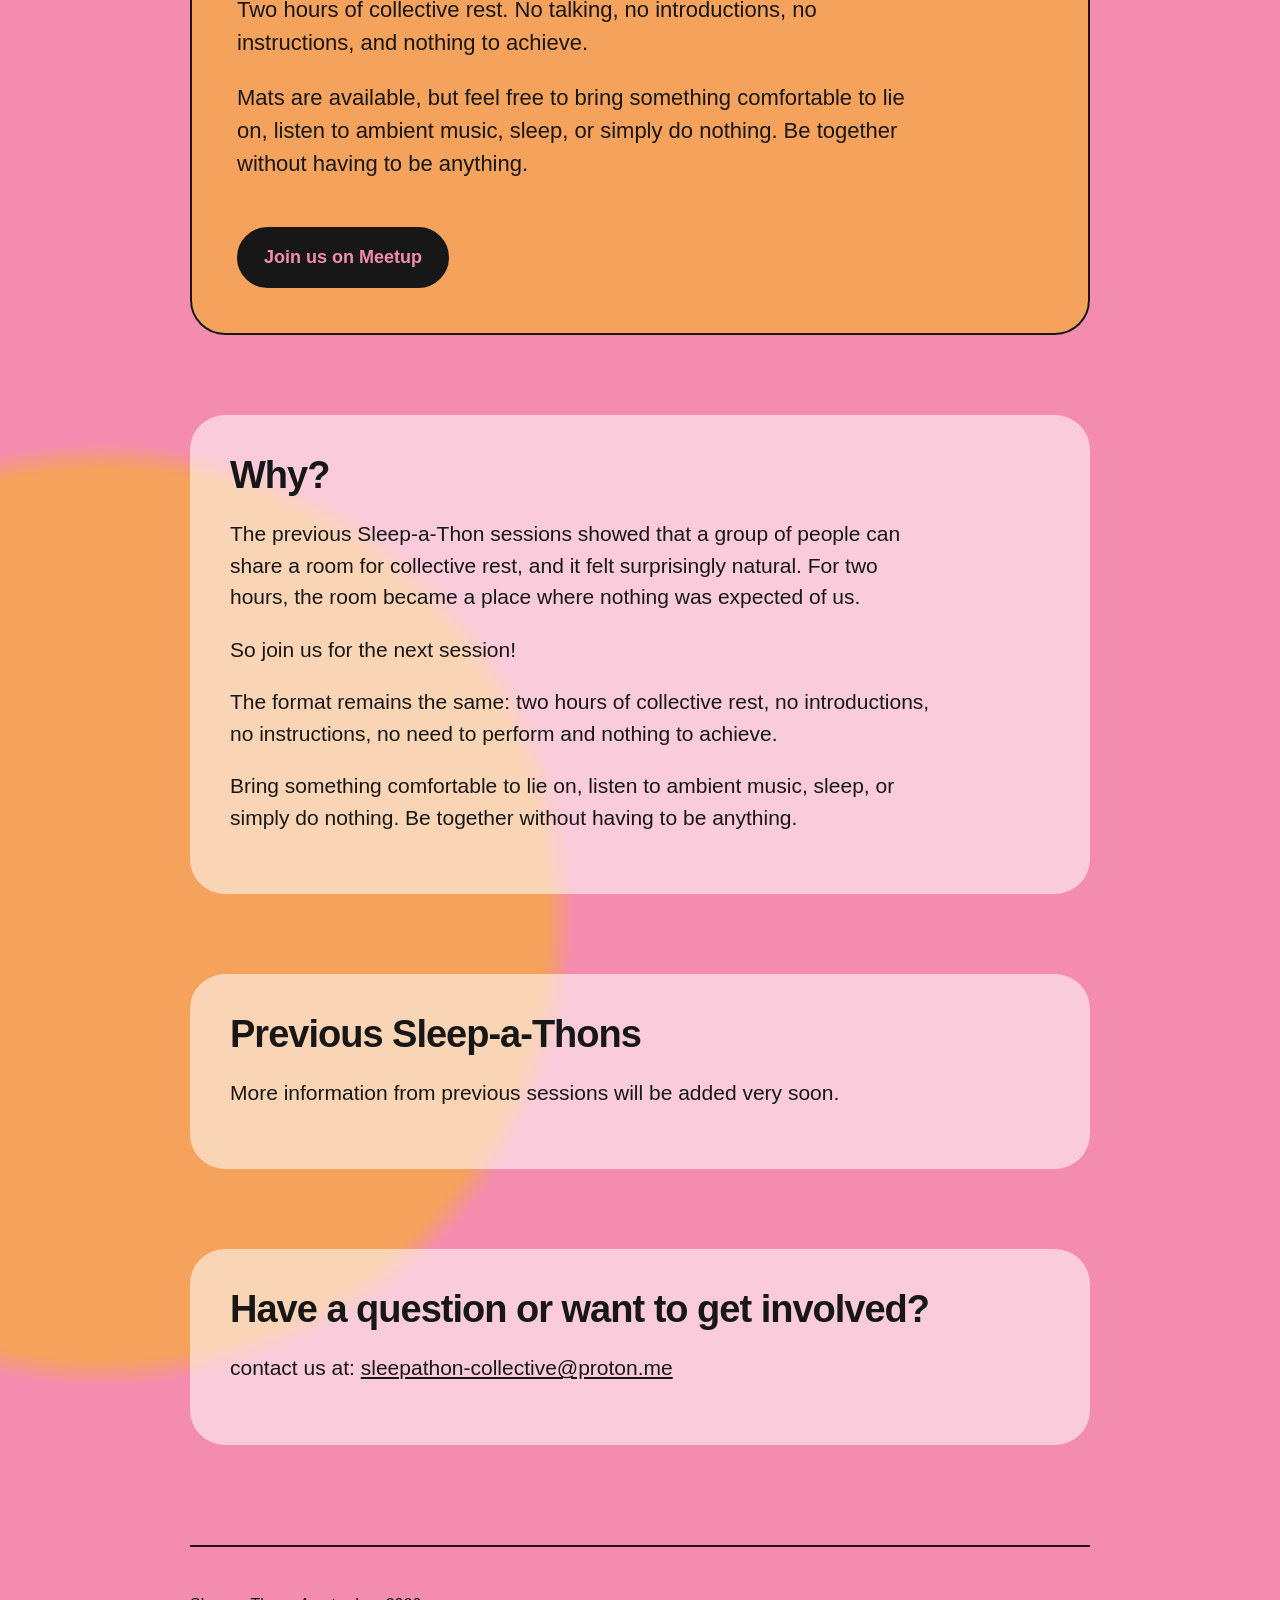
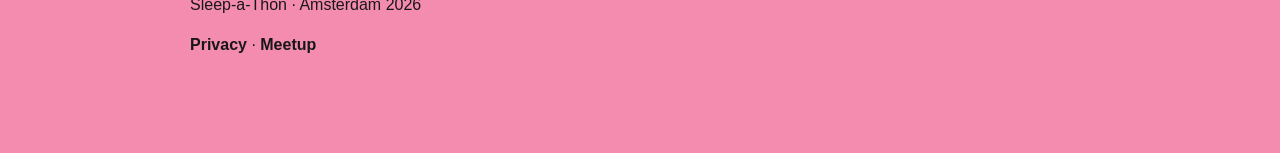
==== commit 46efbc14: "Update fourth S-Thon" ====
--- a/index.html
+++ b/index.html
@@ -48,21 +48,38 @@
     </section>
 
 
-    <div class="event" id="next">
+<div class="event" id="next">
 
-        <h2>Next Sleep-a-Thon</h2>
+    <h2>Next Sleep-a-Thon</h2>
 
-        <p><strong>Amsterdam</strong></p>
+    <p>
+        <strong>Friday 23 October 2026</strong><br>
+        Panta Rhei Studio · Amsterdam
+    </p>
 
-        <p>Next session to be announced.</p>
+    <p>
+        Join us for the fourth Sleep-a-Thon session in a cosy studio
+        in central Amsterdam.
+    </p>
 
-        <a class="button"
-           href="https://www.meetup.com/join-the-sleep-a-thon/"
-           target="_blank">
-            Follow Sleep-a-Thon on Meetup
-        </a>
+    <p>
+        Two hours of collective rest. No talking, no introductions,
+        no instructions, and nothing to achieve.
+    </p>
 
-    </div>
+    <p>
+        Mats are available, but feel free to bring something comfortable
+        to lie on, listen to ambient music, sleep, or simply do nothing.
+        Be together without having to be anything.
+    </p>
+
+    <a class="button"
+       href="https://www.meetup.com/join-the-sleep-a-thon/"
+       target="_blank">
+        Join us on Meetup
+    </a>
+
+</div>
 
 
     <section class="info">
@@ -78,7 +95,7 @@
 
         <p>
             So join us for the next session!
-            <strong>Location: To be announced</strong>
+            
         </p>
 
         <p>
